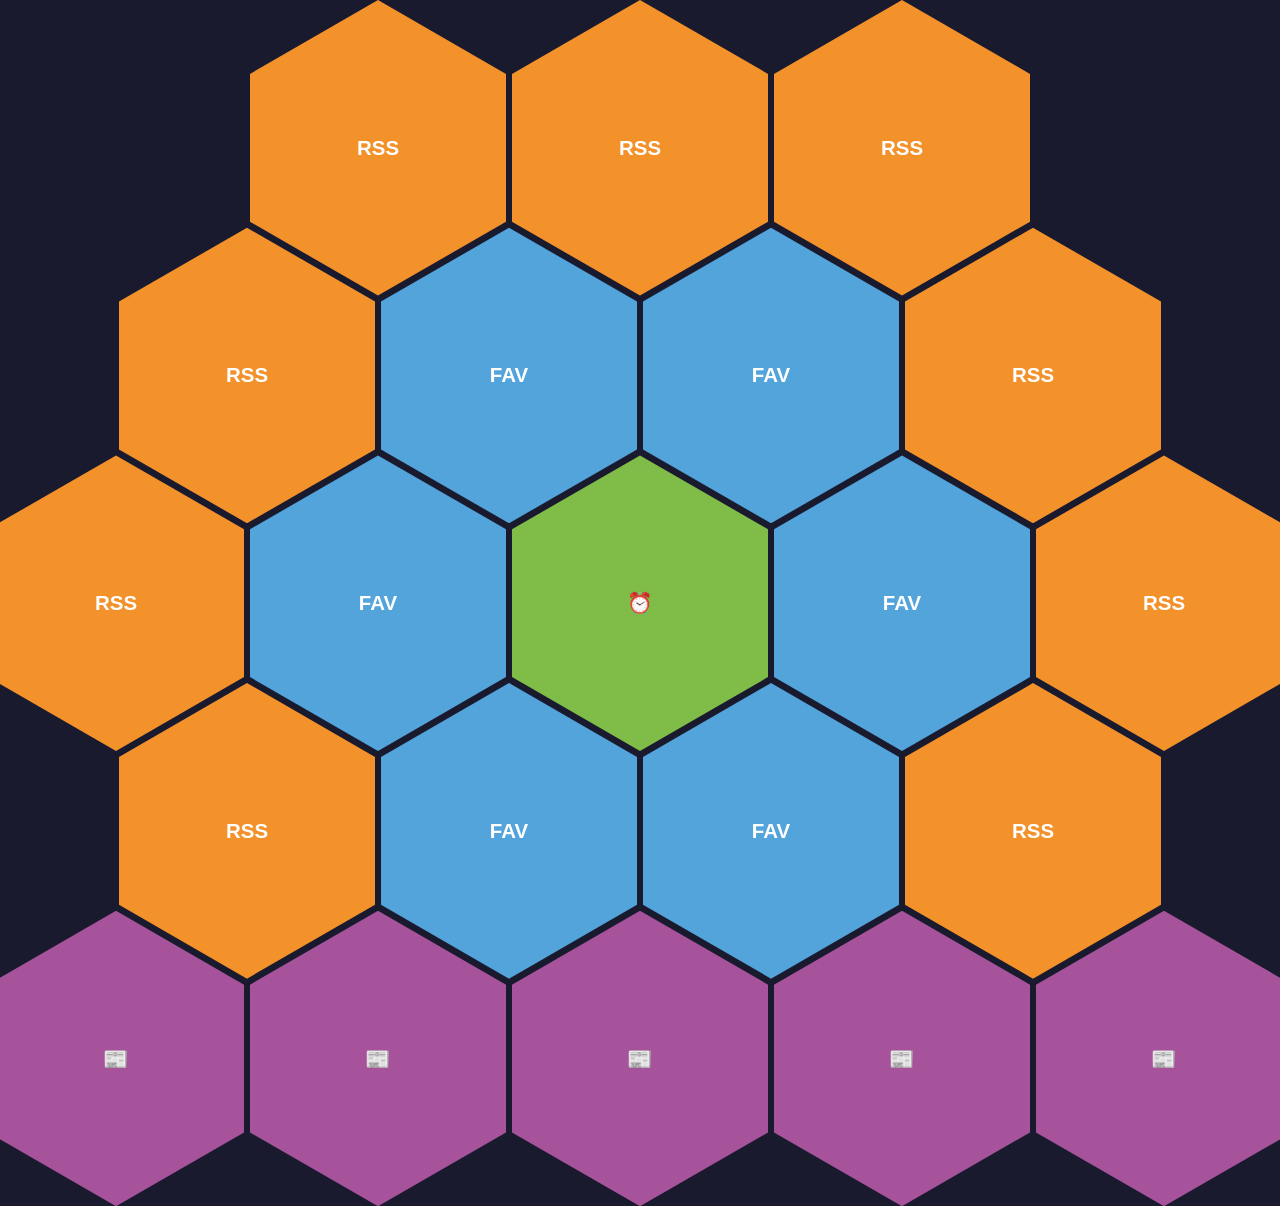
==== dashboard.html @ e50d9fdd "update" ====
<!DOCTYPE html>
<html lang="fr">
<head>
    <meta charset="UTF-8">
    <meta name="viewport" content="width=device-width, initial-scale=1.0">
    <title>Dashboard</title>
    <style>
        :root {
            --s: min(20vw, 350px);
        }

        * { margin: 0; padding: 0; box-sizing: border-box; }

        body {
            background: #1a1a2e;
            display: flex;
            justify-content: center;
            align-items: center;
            min-height: 100vh;
            font-family: Arial, sans-serif;
        }

        .grille {
            display: grid;
            --hex-w: var(--s);
            --hex-h: calc(var(--s) * 1.1547);
            --gap: 6px;
            grid-template-columns: repeat(5, var(--hex-w));
            grid-template-rows: repeat(5, calc(var(--hex-h) * 0.75));
            gap: var(--gap);
            column-gap: var(--gap);
        }

        .hex {
            width: var(--hex-w);
            height: var(--hex-h);
            clip-path: polygon(50% 0%, 100% 25%, 100% 75%, 50% 100%, 0% 75%, 0% 25%);
            display: flex;
            flex-direction: column;
            justify-content: center;
            align-items: center;
            cursor: pointer;
            transition: transform 0.2s, filter 0.2s;
            color: white;
            font-size: calc(var(--s) * 0.08);
            font-weight: bold;
            text-align: center;
            padding: 20%;
        }

        .hex:hover {
            transform: scale(1.05);
            filter: brightness(1.2);
        }

        .rss       { background: #f3912b; }
        .favoris   { background: #53a4db; }
        .horloge   { background: #7fbc48; }
        .chlorofil { background: #a6539b; }

        /* ===== PLACEMENT MANUEL DE CHAQUE HEXAGONE ===== */

        /* Rangée 1 : 3 hexagones centrés sur colonnes 2,3,4 */
        .r1h1 { grid-column: 2; grid-row: 1; }
        .r1h2 { grid-column: 3; grid-row: 1; }
        .r1h3 { grid-column: 4; grid-row: 1; }

        /* Rangée 2 : 4 hexagones, décalés d'un demi */
        .r2h1 { grid-column: 1; grid-row: 2; margin-left: calc(var(--hex-w) * 0.5 + var(--gap) * 0.5); }
        .r2h2 { grid-column: 2; grid-row: 2; margin-left: calc(var(--hex-w) * 0.5 + var(--gap) * 0.5); }
        .r2h3 { grid-column: 3; grid-row: 2; margin-left: calc(var(--hex-w) * 0.5 + var(--gap) * 0.5); }
        .r2h4 { grid-column: 4; grid-row: 2; margin-left: calc(var(--hex-w) * 0.5 + var(--gap) * 0.5); }

        /* Rangée 3 : 5 hexagones */
        .r3h1 { grid-column: 1; grid-row: 3; }
        .r3h2 { grid-column: 2; grid-row: 3; }
        .r3h3 { grid-column: 3; grid-row: 3; }
        .r3h4 { grid-column: 4; grid-row: 3; }
        .r3h5 { grid-column: 5; grid-row: 3; }

        /* Rangée 4 : 4 hexagones, décalés d'un demi */
        .r4h1 { grid-column: 1; grid-row: 4; margin-left: calc(var(--hex-w) * 0.5 + var(--gap) * 0.5); }
        .r4h2 { grid-column: 2; grid-row: 4; margin-left: calc(var(--hex-w) * 0.5 + var(--gap) * 0.5); }
        .r4h3 { grid-column: 3; grid-row: 4; margin-left: calc(var(--hex-w) * 0.5 + var(--gap) * 0.5); }
        .r4h4 { grid-column: 4; grid-row: 4; margin-left: calc(var(--hex-w) * 0.5 + var(--gap) * 0.5); }

        /* Rangée 5 : 5 hexagones */
        .r5h1 { grid-column: 1; grid-row: 5; }
        .r5h2 { grid-column: 2; grid-row: 5; }
        .r5h3 { grid-column: 3; grid-row: 5; }
        .r5h4 { grid-column: 4; grid-row: 5; }
        .r5h5 { grid-column: 5; grid-row: 5; }

        @media (max-width: 1200px) { :root { --s: 140px; } }
        @media (max-width: 900px)  { :root { --s: 110px; } }
        @media (max-width: 600px)  { :root { --s: 80px;  } }
    </style>
</head>
<body>

<div class="grille">

    <!-- Rangée 1 -->
    <div class="hex rss r1h1">RSS</div>
    <div class="hex rss r1h2">RSS</div>
    <div class="hex rss r1h3">RSS</div>

    <!-- Rangée 2 -->
    <div class="hex rss     r2h1">RSS</div>
    <div class="hex favoris r2h2">FAV</div>
    <div class="hex favoris r2h3">FAV</div>
    <div class="hex rss     r2h4">RSS</div>

    <!-- Rangée 3 -->
    <div class="hex rss     r3h1">RSS</div>
    <div class="hex favoris r3h2">FAV</div>
    <div class="hex horloge r3h3">⏰</div>
    <div class="hex favoris r3h4">FAV</div>
    <div class="hex rss     r3h5">RSS</div>

    <!-- Rangée 4 -->
    <div class="hex rss     r4h1">RSS</div>
    <div class="hex favoris r4h2">FAV</div>
    <div class="hex favoris r4h3">FAV</div>
    <div class="hex rss     r4h4">RSS</div>

    <!-- Rangée 5 -->
    <div class="hex chlorofil r5h1">📰</div>
    <div class="hex chlorofil r5h2">📰</div>
    <div class="hex chlorofil r5h3">📰</div>
    <div class="hex chlorofil r5h4">📰</div>
    <div class="hex chlorofil r5h5">📰</div>

</div>

</body>
</html>
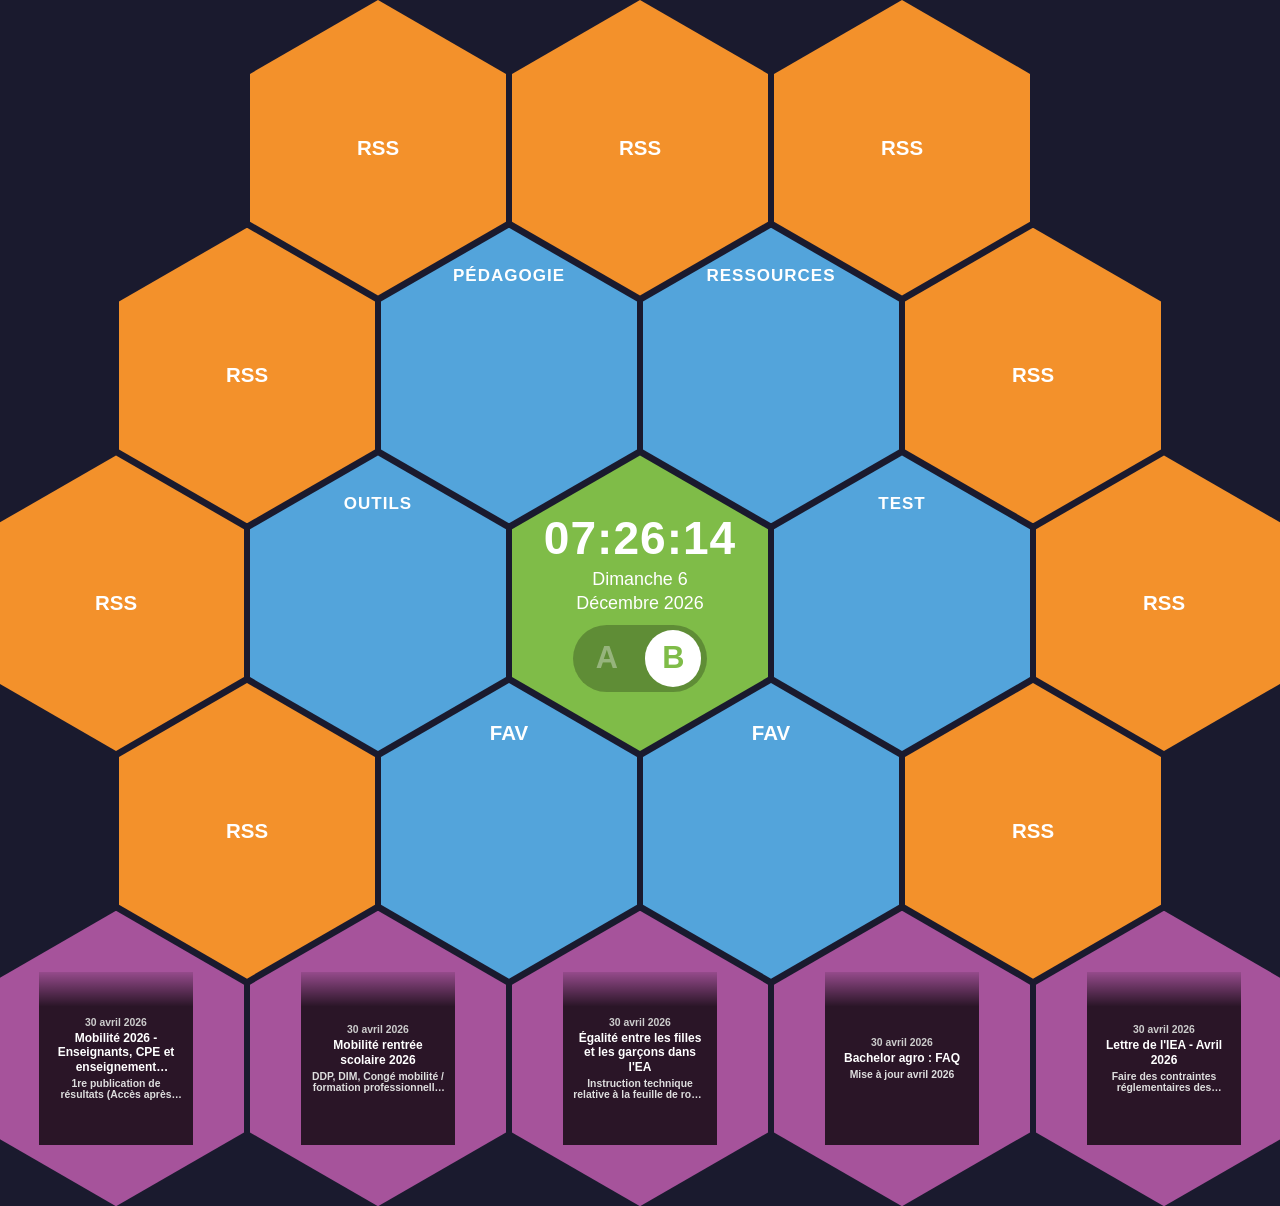
==== commit e24fd95c: "update" ====
--- a/dashboard.html
+++ b/dashboard.html
@@ -58,33 +58,72 @@
         .horloge   { background: #7fbc48; }
         .chlorofil { background: #a6539b; }
 
-        /* ===== PLACEMENT MANUEL DE CHAQUE HEXAGONE ===== */
-
-        /* Rangée 1 : 3 hexagones centrés sur colonnes 2,3,4 */
+        /* ===== HORLOGE ===== */
+        .horloge-heure {
+            font-size: calc(var(--s) * 0.18);
+            font-weight: bold;
+            line-height: 1;
+            letter-spacing: 1px;
+        }
+
+        .horloge-date {
+            font-size: calc(var(--s) * 0.07);
+            font-weight: normal;
+            margin-top: calc(var(--s) * 0.03);
+            line-height: 1.3;
+            text-transform: capitalize;
+        }
+
+        /* ===== TOGGLE SEMAINE A/B ===== */
+        .toggle-semaine {
+            display: flex;
+            gap: calc(var(--s) * 0.04);
+            margin-top: calc(var(--s) * 0.04);
+            background: rgba(0,0,0,0.25);
+            border-radius: 999px;
+            padding: calc(var(--s) * 0.02);
+        }
+
+        .toggle-lettre {
+            font-size: calc(var(--s) * 0.12);
+            font-weight: bold;
+            width:  calc(var(--s) * 0.22);
+            height: calc(var(--s) * 0.22);
+            border-radius: 50%;
+            display: flex;
+            align-items: center;
+            justify-content: center;
+            color: rgba(255,255,255,0.35);
+            background: transparent;
+            transition: background 0.4s, color 0.4s;
+        }
+
+        .toggle-lettre.actif {
+            background: white;
+            color: #7fbc48;
+        }
+
+        /* ===== PLACEMENT ===== */
         .r1h1 { grid-column: 2; grid-row: 1; }
         .r1h2 { grid-column: 3; grid-row: 1; }
         .r1h3 { grid-column: 4; grid-row: 1; }
 
-        /* Rangée 2 : 4 hexagones, décalés d'un demi */
         .r2h1 { grid-column: 1; grid-row: 2; margin-left: calc(var(--hex-w) * 0.5 + var(--gap) * 0.5); }
         .r2h2 { grid-column: 2; grid-row: 2; margin-left: calc(var(--hex-w) * 0.5 + var(--gap) * 0.5); }
         .r2h3 { grid-column: 3; grid-row: 2; margin-left: calc(var(--hex-w) * 0.5 + var(--gap) * 0.5); }
         .r2h4 { grid-column: 4; grid-row: 2; margin-left: calc(var(--hex-w) * 0.5 + var(--gap) * 0.5); }
 
-        /* Rangée 3 : 5 hexagones */
         .r3h1 { grid-column: 1; grid-row: 3; }
         .r3h2 { grid-column: 2; grid-row: 3; }
         .r3h3 { grid-column: 3; grid-row: 3; }
         .r3h4 { grid-column: 4; grid-row: 3; }
         .r3h5 { grid-column: 5; grid-row: 3; }
 
-        /* Rangée 4 : 4 hexagones, décalés d'un demi */
         .r4h1 { grid-column: 1; grid-row: 4; margin-left: calc(var(--hex-w) * 0.5 + var(--gap) * 0.5); }
         .r4h2 { grid-column: 2; grid-row: 4; margin-left: calc(var(--hex-w) * 0.5 + var(--gap) * 0.5); }
         .r4h3 { grid-column: 3; grid-row: 4; margin-left: calc(var(--hex-w) * 0.5 + var(--gap) * 0.5); }
         .r4h4 { grid-column: 4; grid-row: 4; margin-left: calc(var(--hex-w) * 0.5 + var(--gap) * 0.5); }
 
-        /* Rangée 5 : 5 hexagones */
         .r5h1 { grid-column: 1; grid-row: 5; }
         .r5h2 { grid-column: 2; grid-row: 5; }
         .r5h3 { grid-column: 3; grid-row: 5; }
@@ -94,6 +133,98 @@
         @media (max-width: 1200px) { :root { --s: 140px; } }
         @media (max-width: 900px)  { :root { --s: 110px; } }
         @media (max-width: 600px)  { :root { --s: 80px;  } }
+
+        /* === FAVORIS === */
+.hex.favoris {
+  display: flex;
+  flex-direction: column;
+  align-items: center;
+  justify-content: flex-start;  /* était center */
+  padding-top: 15%;              /* pousse le contenu vers le haut de l'hexagone */
+  gap: 4px;
+}
+
+        .fav-nom-groupe {
+          font-size: 0.7rem;
+          font-weight: bold;
+          text-transform: uppercase;
+          letter-spacing: 1px;
+          color: white;
+          text-align: center;
+          margin-bottom: 4px;
+        }
+
+        .fav-grille {
+          display: grid;
+          gap: 6px;
+          justify-items: center;
+          align-items: center;
+          padding: 0 10px;
+        }
+
+        .fav-grille a img {
+          border-radius: 8px;
+          transition: transform 0.2s;
+          object-fit: contain;
+        }
+
+        .fav-grille a:hover img {
+          transform: scale(1.15);
+        }
+
+        /* ===== CONTENU CHLOROFIL ===== */
+    .hex.chlorofil {
+      position: relative;
+      overflow: hidden;
+    }
+
+    .chlorofil-link {
+      display: flex;
+      width: 100%;
+      height: 100%;
+      text-decoration: none;
+    }
+
+    .chlorofil-overlay {
+      display: flex;
+      flex-direction: column;
+      justify-content: center;
+      padding: 10px;
+      width: 100%;
+      height: 90%;
+      background: linear-gradient(to top, rgba(0,0,0,0.75) 80%, rgba(0,0,0,0.1) 100%);
+      box-sizing: border-box;
+      align-self: center;
+    }
+
+    .chlorofil-date {
+  font-size: clamp(0.4rem, 1vw, 0.65rem);
+  color: #ccc;
+  margin: 0 0 3px 0;
+}
+
+.chlorofil-titre {
+  font-size: clamp(0.5rem, 1.2vw, 0.75rem);
+  font-weight: bold;
+  color: white;
+  margin: 0 0 4px 0;
+  line-height: 1.2;
+  display: -webkit-box;
+  -webkit-line-clamp: 3;
+  -webkit-box-orient: vertical;
+  overflow: hidden;
+}
+
+.chlorofil-desc {
+  font-size: clamp(0.4rem, 1vw, 0.65rem);
+  color: #ddd;
+  margin: 0;
+  display: -webkit-box;
+  -webkit-line-clamp: 2;
+  -webkit-box-orient: vertical;
+  overflow: hidden;
+}
+
     </style>
 </head>
 <body>
@@ -114,7 +245,17 @@
     <!-- Rangée 3 -->
     <div class="hex rss     r3h1">RSS</div>
     <div class="hex favoris r3h2">FAV</div>
-    <div class="hex horloge r3h3">⏰</div>
+
+    <!-- Horloge centrale -->
+    <div class="hex horloge r3h3">
+        <div class="horloge-heure" id="heure">00:00:00</div>
+        <div class="horloge-date"  id="date">--</div>
+        <div class="toggle-semaine">
+            <div class="toggle-lettre" id="lettre-a">A</div>
+            <div class="toggle-lettre" id="lettre-b">B</div>
+        </div>
+    </div>
+
     <div class="hex favoris r3h4">FAV</div>
     <div class="hex rss     r3h5">RSS</div>
 
@@ -133,5 +274,153 @@
 
 </div>
 
+<script>
+    // ===== SEMAINE A ou B =====
+    // Règle : la semaine contenant le 1er septembre = semaine A
+    // On alterne ensuite chaque semaine scolaire
+
+    function getLundiDeLaSemaine(date) {
+        const d = new Date(date);
+        const jour = d.getDay() || 7; // lundi=1 ... dimanche=7
+        d.setDate(d.getDate() - jour + 1);
+        d.setHours(0, 0, 0, 0);
+        return d;
+    }
+
+    function getSemaineAB(date) {
+        const annee = date.getFullYear();
+
+        // On cherche le 1er septembre de l'année scolaire en cours
+        // Si on est avant le 1er septembre, l'année scolaire a commencé en septembre de l'année précédente
+        const mois = date.getMonth(); // 0=jan ... 8=sep
+        const anneeScolaire = mois >= 8 ? annee : annee - 1;
+
+        const ref = new Date(anneeScolaire, 8, 1); // 1er septembre
+        const lundiRef = getLundiDeLaSemaine(ref);
+        const lundiAujourdhui = getLundiDeLaSemaine(date);
+
+        // Nombre de semaines écoulées depuis la semaine de référence
+        const diffMs = lundiAujourdhui - lundiRef;
+        const diffSemaines = Math.round(diffMs / (7 * 24 * 60 * 60 * 1000));
+
+        // Semaine 0 = A, semaine 1 = B, semaine 2 = A ...
+        return diffSemaines % 2 === 0 ? 'A' : 'B';
+    }
+
+    function mettreAJour() {
+        const now = new Date();
+
+        // Heure
+        const hh = String(now.getHours()).padStart(2, '0');
+        const mm = String(now.getMinutes()).padStart(2, '0');
+        const ss = String(now.getSeconds()).padStart(2, '0');
+        document.getElementById('heure').textContent = `${hh}:${mm}:${ss}`;
+
+        // Date
+        const options = { weekday: 'long', day: 'numeric', month: 'long', year: 'numeric' };
+        const dateStr = now.toLocaleDateString('fr-FR', options);
+        document.getElementById('date').textContent = dateStr;
+
+        // Semaine A ou B
+        const semaine = getSemaineAB(now);
+        document.getElementById('lettre-a').classList.toggle('actif', semaine === 'A');
+        document.getElementById('lettre-b').classList.toggle('actif', semaine === 'B');
+    }
+
+    mettreAJour();
+    setInterval(mettreAJour, 1000);
+
+    // === CHARGEMENT DES FAVORIS ===
+    async function chargerFavoris() {
+      const response = await fetch('data/favoris.json');
+      const data = await response.json();
+
+      const hexFavoris = document.querySelectorAll('.hex.favoris');
+
+      hexFavoris.forEach((hex, index) => {
+        const zone = data.zones[index];
+        if (!zone) return;
+
+        const nb = zone.favoris.length;
+
+        // Taille de l'hexagone réel
+        const hexWidth = hex.offsetWidth;
+
+        let colonnes;
+        if (nb <= 4) colonnes = 2;
+        else if (nb <= 6) colonnes = 3;
+        else colonnes = 3;
+
+        // Taille calculée selon la largeur disponible
+        const taille = Math.floor((hexWidth * 0.55) / colonnes);
+
+        // Taille de police calculée selon la largeur de l'hexagone
+        const taillePoliceNom = Math.floor(hexWidth * 0.07);
+
+        hex.innerHTML = `
+          <div class="fav-nom-groupe" style="font-size: ${taillePoliceNom}px;">${zone.nom}</div>
+          <div class="fav-grille" style="grid-template-columns: repeat(${colonnes}, ${taille}px);">
+            ${zone.favoris.map(f => `
+              <a href="${f.url}" target="_blank" title="${f.nom}">
+                <img src="${f.icone}" alt="${f.nom}" width="${taille}" height="${taille}">
+              </a>
+            `).join('')}
+          </div>
+        `;
+      });
+    }
+
+    async function chargerChlorofil() {
+      try {
+        const response = await fetch('data/chlorofil.json');
+        const articles = await response.json();
+
+        // Tri par date décroissante
+        articles.sort((a, b) => new Date(b.date) - new Date(a.date));
+
+        const hexChlorofil = document.querySelectorAll('.hex.chlorofil');
+
+        hexChlorofil.forEach((hex, index) => {
+          const article = articles[index];
+          if (!article) return;
+
+          // Formater la date en français
+          const date = new Date(article.date);
+          const dateFormatee = date.toLocaleDateString('fr-FR', {
+            day: '2-digit', month: 'long', year: 'numeric'
+          });
+
+          // Image en fond
+          hex.style.backgroundImage = `url('${article.image}')`;
+          hex.style.backgroundSize = 'cover';
+          hex.style.backgroundPosition = 'center';
+
+          // Contenu
+          hex.innerHTML = `
+            <a href="${article.lien}" target="_blank" class="chlorofil-link">
+              <div class="chlorofil-overlay">
+                <p class="chlorofil-date">${dateFormatee}</p>
+                <p class="chlorofil-titre">${article.titre}</p>
+                <p class="chlorofil-desc">${article.description}</p>
+              </div>
+            </a>
+          `;
+        });
+
+      } catch (error) {
+        console.error('Erreur chargement Chlorofil :', error);
+      }
+    }
+
+    chargerChlorofil();
+
+
+    // Appel initial
+    chargerFavoris();
+    
+    // Recalcul si la fenêtre change de taille
+    window.addEventListener('resize', chargerFavoris);
+</script>
+
 </body>
 </html>
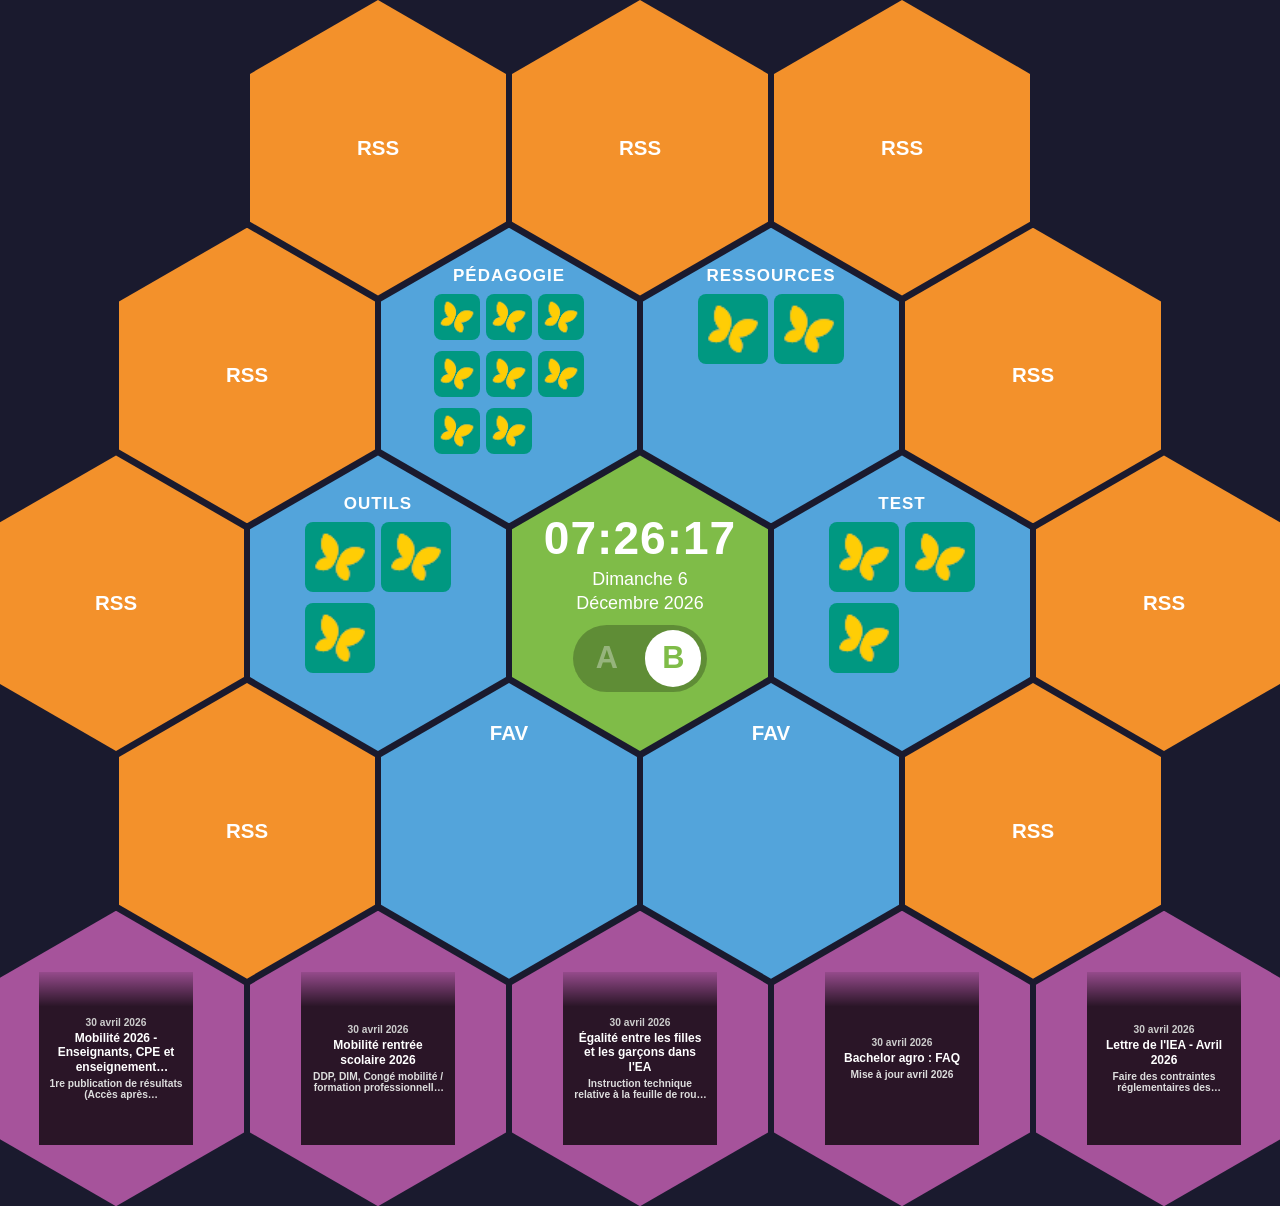
==== commit 8a03ca66: "Update dashboard.html" ====
--- a/dashboard.html
+++ b/dashboard.html
@@ -198,13 +198,13 @@
     }
 
     .chlorofil-date {
-  font-size: clamp(0.4rem, 1vw, 0.65rem);
+  font-size: clamp(0.1rem, 0.8vw, 0.65rem);
   color: #ccc;
   margin: 0 0 3px 0;
 }
 
 .chlorofil-titre {
-  font-size: clamp(0.5rem, 1.2vw, 0.75rem);
+  font-size: clamp(0.2rem, 1vw, 0.75rem);
   font-weight: bold;
   color: white;
   margin: 0 0 4px 0;
@@ -216,7 +216,7 @@
 }
 
 .chlorofil-desc {
-  font-size: clamp(0.4rem, 1vw, 0.65rem);
+  font-size: clamp(0.1rem, 0.8vw, 0.65rem);
   color: #ddd;
   margin: 0;
   display: -webkit-box;
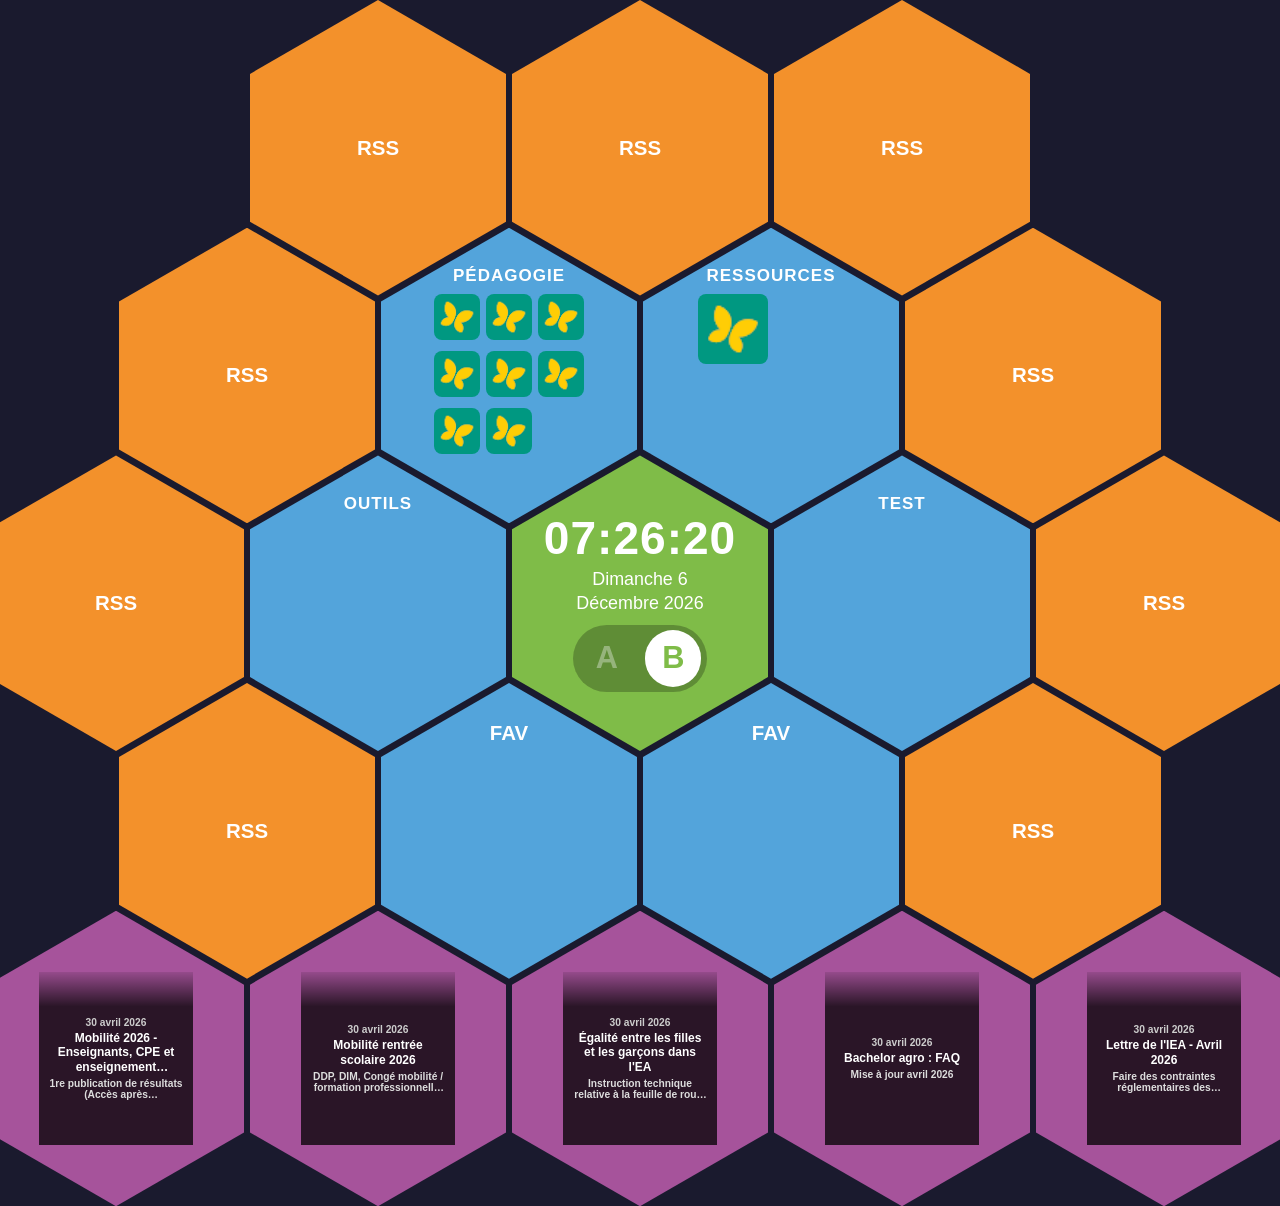
==== commit b8296d38: "Update dashboard.html" ====
--- a/dashboard.html
+++ b/dashboard.html
@@ -6,7 +6,7 @@
     <title>Dashboard</title>
     <style>
         :root {
-            --s: min(20vw, 350px);
+            --s: min(20vw, 340px);
         }
 
         * { margin: 0; padding: 0; box-sizing: border-box; }
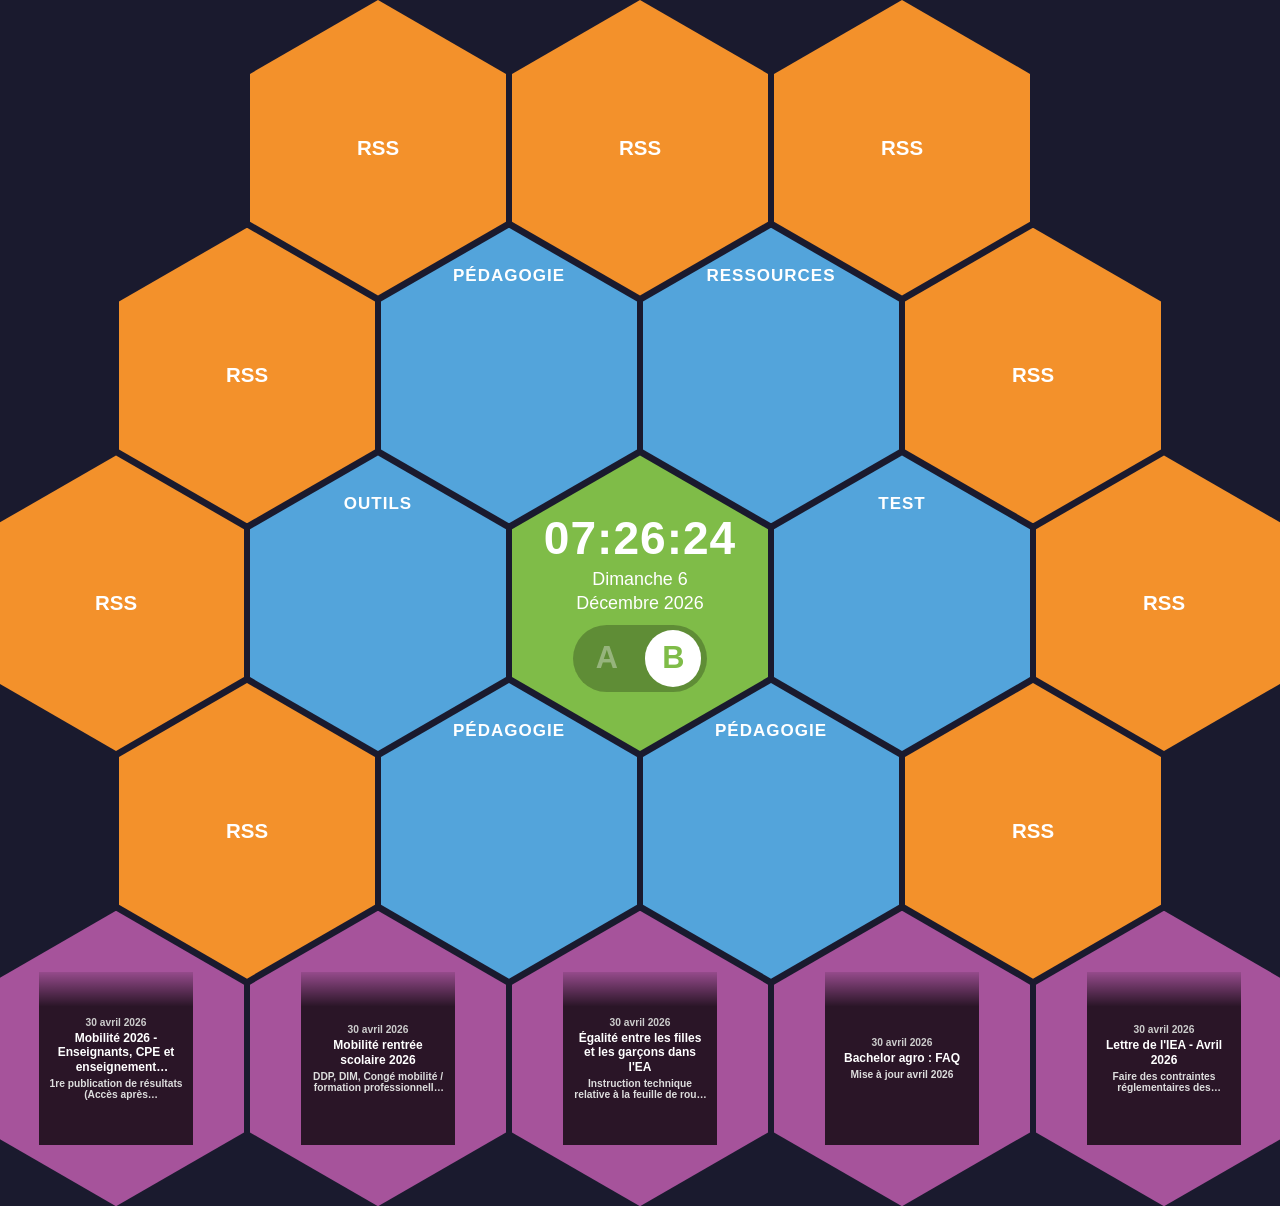
==== commit 5cb2b0dd: "update" ====
--- a/dashboard.html
+++ b/dashboard.html
@@ -198,32 +198,32 @@
     }
 
     .chlorofil-date {
-  font-size: clamp(0.1rem, 0.8vw, 0.65rem);
-  color: #ccc;
-  margin: 0 0 3px 0;
-}
-
-.chlorofil-titre {
-  font-size: clamp(0.2rem, 1vw, 0.75rem);
-  font-weight: bold;
-  color: white;
-  margin: 0 0 4px 0;
-  line-height: 1.2;
-  display: -webkit-box;
-  -webkit-line-clamp: 3;
-  -webkit-box-orient: vertical;
-  overflow: hidden;
-}
-
-.chlorofil-desc {
-  font-size: clamp(0.1rem, 0.8vw, 0.65rem);
-  color: #ddd;
-  margin: 0;
-  display: -webkit-box;
-  -webkit-line-clamp: 2;
-  -webkit-box-orient: vertical;
-  overflow: hidden;
-}
+      font-size: clamp(0.1rem, 0.8vw, 0.65rem);
+      color: #ccc;
+      margin: 0 0 3px 0;
+    }
+
+    .chlorofil-titre {
+      font-size: clamp(0.2rem, 1vw, 0.75rem);
+      font-weight: bold;
+      color: white;
+      margin: 0 0 4px 0;
+      line-height: 1.2;
+      display: -webkit-box;
+      -webkit-line-clamp: 3;
+      -webkit-box-orient: vertical;
+      overflow: hidden;
+    }
+
+    .chlorofil-desc {
+      font-size: clamp(0.1rem, 0.8vw, 0.65rem);
+      color: #ddd;
+      margin: 0;
+      display: -webkit-box;
+      -webkit-line-clamp: 2;
+      -webkit-box-orient: vertical;
+      overflow: hidden;
+    }
 
     </style>
 </head>
@@ -332,6 +332,7 @@
 
     // === CHARGEMENT DES FAVORIS ===
     async function chargerFavoris() {
+        
       const response = await fetch('data/favoris.json');
       const data = await response.json();
 
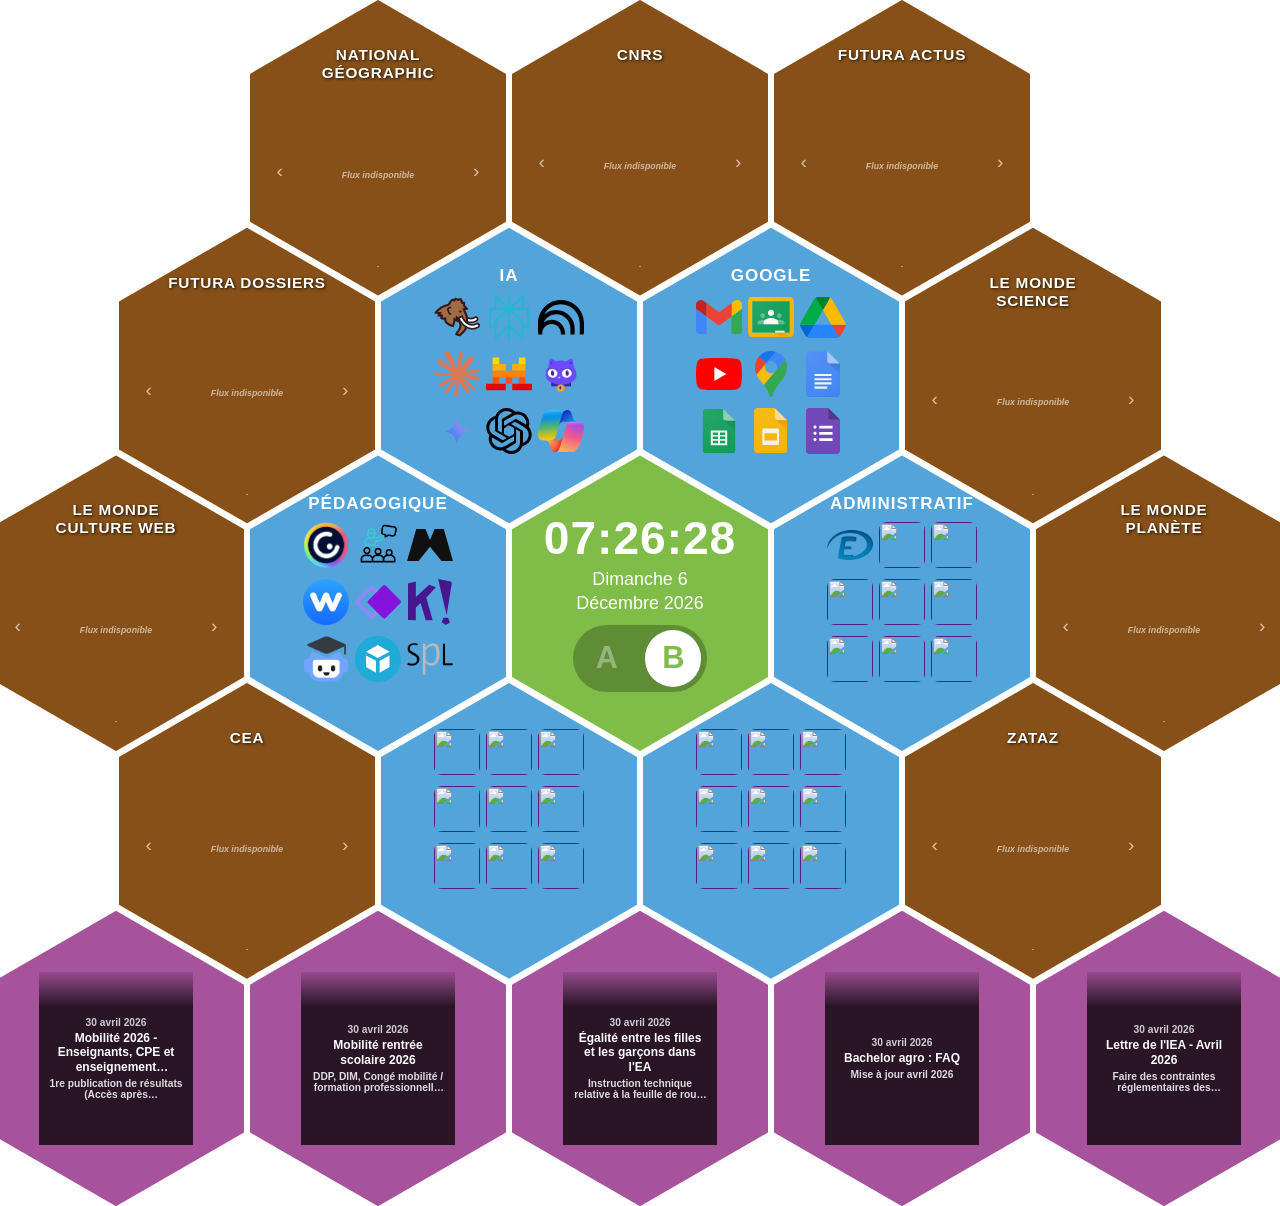
==== commit ee28e736: "update" ====
--- a/dashboard.html
+++ b/dashboard.html
@@ -12,7 +12,7 @@
         * { margin: 0; padding: 0; box-sizing: border-box; }
 
         body {
-            background: #1a1a2e;
+            background: #ffffff;
             display: flex;
             justify-content: center;
             align-items: center;
@@ -135,96 +135,225 @@
         @media (max-width: 600px)  { :root { --s: 80px;  } }
 
         /* === FAVORIS === */
-.hex.favoris {
-  display: flex;
-  flex-direction: column;
-  align-items: center;
-  justify-content: flex-start;  /* était center */
-  padding-top: 15%;              /* pousse le contenu vers le haut de l'hexagone */
-  gap: 4px;
-}
+        .hex.favoris {
+            display: flex;
+            flex-direction: column;
+            align-items: center;
+            justify-content: flex-start;
+            padding-top: 15%;
+            gap: 4px;
+        }
 
         .fav-nom-groupe {
-          font-size: 0.7rem;
-          font-weight: bold;
-          text-transform: uppercase;
-          letter-spacing: 1px;
-          color: white;
-          text-align: center;
-          margin-bottom: 4px;
+            font-size: 0.7rem;
+            font-weight: bold;
+            text-transform: uppercase;
+            letter-spacing: 1px;
+            color: white;
+            text-align: center;
+            margin-bottom: 4px;
         }
 
         .fav-grille {
-          display: grid;
-          gap: 6px;
-          justify-items: center;
-          align-items: center;
-          padding: 0 10px;
+            display: grid;
+            gap: 6px;
+            justify-items: center;
+            align-items: center;
+            padding: 0 10px;
         }
 
         .fav-grille a img {
-          border-radius: 8px;
-          transition: transform 0.2s;
-          object-fit: contain;
+            border-radius: 8px;
+            transition: transform 0.2s;
+            object-fit: contain;
         }
 
         .fav-grille a:hover img {
-          transform: scale(1.15);
+            transform: scale(1.15);
         }
 
         /* ===== CONTENU CHLOROFIL ===== */
-    .hex.chlorofil {
-      position: relative;
-      overflow: hidden;
-    }
-
-    .chlorofil-link {
-      display: flex;
-      width: 100%;
-      height: 100%;
-      text-decoration: none;
-    }
-
-    .chlorofil-overlay {
-      display: flex;
-      flex-direction: column;
-      justify-content: center;
-      padding: 10px;
-      width: 100%;
-      height: 90%;
-      background: linear-gradient(to top, rgba(0,0,0,0.75) 80%, rgba(0,0,0,0.1) 100%);
-      box-sizing: border-box;
-      align-self: center;
-    }
-
-    .chlorofil-date {
-      font-size: clamp(0.1rem, 0.8vw, 0.65rem);
-      color: #ccc;
-      margin: 0 0 3px 0;
-    }
-
-    .chlorofil-titre {
-      font-size: clamp(0.2rem, 1vw, 0.75rem);
-      font-weight: bold;
-      color: white;
-      margin: 0 0 4px 0;
-      line-height: 1.2;
-      display: -webkit-box;
-      -webkit-line-clamp: 3;
-      -webkit-box-orient: vertical;
-      overflow: hidden;
-    }
-
-    .chlorofil-desc {
-      font-size: clamp(0.1rem, 0.8vw, 0.65rem);
-      color: #ddd;
-      margin: 0;
-      display: -webkit-box;
-      -webkit-line-clamp: 2;
-      -webkit-box-orient: vertical;
-      overflow: hidden;
-    }
-
+        .hex.chlorofil {
+            position: relative;
+            overflow: hidden;
+        }
+
+        .chlorofil-link {
+            display: flex;
+            width: 100%;
+            height: 100%;
+            text-decoration: none;
+        }
+
+        .chlorofil-overlay {
+            display: flex;
+            flex-direction: column;
+            justify-content: center;
+            padding: 10px;
+            width: 100%;
+            height: 90%;
+            background: linear-gradient(to top, rgba(0,0,0,0.75) 80%, rgba(0,0,0,0.1) 100%);
+            box-sizing: border-box;
+            align-self: center;
+        }
+
+        .chlorofil-date {
+            font-size: clamp(0.1rem, 0.8vw, 0.65rem);
+            color: #ccc;
+            margin: 0 0 3px 0;
+        }
+
+        .chlorofil-titre {
+            font-size: clamp(0.2rem, 1vw, 0.75rem);
+            font-weight: bold;
+            color: white;
+            margin: 0 0 4px 0;
+            line-height: 1.2;
+            display: -webkit-box;
+            -webkit-line-clamp: 3;
+            -webkit-box-orient: vertical;
+            overflow: hidden;
+        }
+
+        .chlorofil-desc {
+            font-size: clamp(0.1rem, 0.8vw, 0.65rem);
+            color: #ddd;
+            margin: 0;
+            display: -webkit-box;
+            -webkit-line-clamp: 2;
+            -webkit-box-orient: vertical;
+            overflow: hidden;
+        }
+
+        /* ===== RSS ===== */
+        .rss {
+            background: #f3912b;
+            position: relative;
+            overflow: hidden; /* important pour le clip-path */
+        }
+
+        /* Overlay sombre pour lisibilité */
+        .rss::before {
+            content: '';
+            position: absolute;
+            inset: 0;
+            background: rgba(0, 0, 0, 0.45);
+            z-index: 0;
+        }
+
+        /* Le contenu passe au-dessus de l'overlay */
+        .rss > * {
+            position: relative;
+            z-index: 1;
+        }
+
+
+        .hex.rss {
+            display: flex;
+            flex-direction: column;
+            align-items: center;
+            justify-content: flex-start;
+            padding: 18% 10% 10% 10%;
+            gap: 4px;
+            overflow: hidden;
+        }
+
+        .rss-nom {
+            font-size: calc(var(--s) * 0.06);
+            font-weight: bold;
+            color: #ffffff;
+            text-shadow: 1px 1px 3px rgba(0,0,0,0.8);
+            text-align: center;
+            text-transform: uppercase;
+            letter-spacing: 0.05em;
+            width: 80%;
+            white-space: normal;
+            overflow: hidden;
+            display: -webkit-box;
+            -webkit-line-clamp: 2;
+            -webkit-box-orient: vertical;
+            word-break: break-word;
+        }
+
+        .rss-carrousel {
+            display: flex;
+            align-items: center;
+            gap: 2px;
+            width: 100%;
+            flex: 1;
+            min-height: 0;
+        }
+
+        .rss-prev, .rss-next {
+            background: none;
+            border: none;
+            color: #fff3e0;
+            font-size: clamp(0.8rem, 1.5vw, 1.3rem);
+            cursor: pointer;
+            padding: 0 1px;
+            flex-shrink: 0;
+            opacity: 0.7;
+            transition: opacity 0.2s;
+            line-height: 1;
+        }
+
+        .rss-prev:hover, .rss-next:hover {
+            opacity: 1;
+        }
+
+        .rss-articles {
+            flex: 1;
+            overflow: hidden;
+            display: flex;
+            align-items: center;
+            justify-content: center;
+            min-height: 0;
+        }
+
+        .rss-article {
+            display: none;
+            text-align: center;
+            width: 100%;
+        }
+
+        .rss-article.active {
+            display: block;
+        }
+
+        .rss-article a {
+            color: #ffffff;
+            font-size: calc(var(--s) * 0.07);  /* était 0.6rem, maintenant relatif à la taille de l'hexagone */
+            font-weight: bold;
+            text-shadow: 1px 1px 3px rgba(0,0,0,0.8);  /* ombre pour lisibilité sur les images */
+            text-decoration: none;
+            line-height: 1.4;
+            display: -webkit-box;
+            -webkit-line-clamp: 4;
+            -webkit-box-orient: vertical;
+            overflow: hidden;
+            text-align: center;
+        }
+
+
+        .rss-article a:hover {
+            color: #ffe0b2;
+            text-decoration: underline;
+        }
+
+        .rss-compteur {
+            font-size: clamp(0.25rem, 0.6vw, 0.5rem);
+            color: rgba(255,255,255,0.5);
+            text-align: center;
+            flex-shrink: 0;
+            margin-top: 2px;
+        }
+
+        .rss-erreur {
+            font-size: clamp(0.3rem, 0.7vw, 0.55rem);
+            color: rgba(255,255,255,0.6);
+            text-align: center;
+            font-style: italic;
+        }
     </style>
 </head>
 <body>
@@ -232,18 +361,71 @@
 <div class="grille">
 
     <!-- Rangée 1 -->
-    <div class="hex rss r1h1">RSS</div>
-    <div class="hex rss r1h2">RSS</div>
-    <div class="hex rss r1h3">RSS</div>
+    <div class="hex rss r1h1" data-flux-index="0">
+        <div class="rss-nom">…</div>
+        <div class="rss-carrousel">
+            <button class="rss-prev">&#8249;</button>
+            <div class="rss-articles"><div class="rss-article active"><a href="#">Chargement…</a></div></div>
+            <button class="rss-next">&#8250;</button>
+        </div>
+        <div class="rss-compteur">-/-</div>
+    </div>
+
+    <div class="hex rss r1h2" data-flux-index="1">
+        <div class="rss-nom">…</div>
+        <div class="rss-carrousel">
+            <button class="rss-prev">&#8249;</button>
+            <div class="rss-articles"><div class="rss-article active"><a href="#">Chargement…</a></div></div>
+            <button class="rss-next">&#8250;</button>
+        </div>
+        <div class="rss-compteur">-/-</div>
+    </div>
+
+    <div class="hex rss r1h3" data-flux-index="2">
+        <div class="rss-nom">…</div>
+        <div class="rss-carrousel">
+            <button class="rss-prev">&#8249;</button>
+            <div class="rss-articles"><div class="rss-article active"><a href="#">Chargement…</a></div></div>
+            <button class="rss-next">&#8250;</button>
+        </div>
+        <div class="rss-compteur">-/-</div>
+    </div>
 
     <!-- Rangée 2 -->
-    <div class="hex rss     r2h1">RSS</div>
+    <div class="hex rss r2h1" data-flux-index="3">
+        <div class="rss-nom">…</div>
+        <div class="rss-carrousel">
+            <button class="rss-prev">&#8249;</button>
+            <div class="rss-articles"><div class="rss-article active"><a href="#">Chargement…</a></div></div>
+            <button class="rss-next">&#8250;</button>
+        </div>
+        <div class="rss-compteur">-/-</div>
+    </div>
+
     <div class="hex favoris r2h2">FAV</div>
     <div class="hex favoris r2h3">FAV</div>
-    <div class="hex rss     r2h4">RSS</div>
+
+    <div class="hex rss r2h4" data-flux-index="4">
+        <div class="rss-nom">…</div>
+        <div class="rss-carrousel">
+            <button class="rss-prev">&#8249;</button>
+            <div class="rss-articles"><div class="rss-article active"><a href="#">Chargement…</a></div></div>
+            <button class="rss-next">&#8250;</button>
+        </div>
+        <div class="rss-compteur">-/-</div>
+    </div>
 
     <!-- Rangée 3 -->
-    <div class="hex rss     r3h1">RSS</div>
+    <div class="hex rss r3h1" data-flux-index="5">
+        <div class="rss-nom">…</div>
+        <div class="rss-carrousel">
+            <button class="rss-prev">&#8249;</button>
+            <div class="rss-articles"><div class="rss-article active"><a href="#">Chargement…</a></div></div>
+            <button class="rss-next">&#8250;</button>
+        </div>
+        <div class="rss-compteur">-/-</div>
+    </div>
+
     <div class="hex favoris r3h2">FAV</div>
 
     <!-- Horloge centrale -->
@@ -257,13 +439,40 @@
     </div>
 
     <div class="hex favoris r3h4">FAV</div>
-    <div class="hex rss     r3h5">RSS</div>
+
+    <div class="hex rss r3h5" data-flux-index="6">
+        <div class="rss-nom">…</div>
+        <div class="rss-carrousel">
+            <button class="rss-prev">&#8249;</button>
+            <div class="rss-articles"><div class="rss-article active"><a href="#">Chargement…</a></div></div>
+            <button class="rss-next">&#8250;</button>
+        </div>
+        <div class="rss-compteur">-/-</div>
+    </div>
 
     <!-- Rangée 4 -->
-    <div class="hex rss     r4h1">RSS</div>
+    <div class="hex rss r4h1" data-flux-index="7">
+        <div class="rss-nom">…</div>
+        <div class="rss-carrousel">
+            <button class="rss-prev">&#8249;</button>
+            <div class="rss-articles"><div class="rss-article active"><a href="#">Chargement…</a></div></div>
+            <button class="rss-next">&#8250;</button>
+        </div>
+        <div class="rss-compteur">-/-</div>
+    </div>
+
     <div class="hex favoris r4h2">FAV</div>
     <div class="hex favoris r4h3">FAV</div>
-    <div class="hex rss     r4h4">RSS</div>
+
+    <div class="hex rss r4h4" data-flux-index="8">
+        <div class="rss-nom">…</div>
+        <div class="rss-carrousel">
+            <button class="rss-prev">&#8249;</button>
+            <div class="rss-articles"><div class="rss-article active"><a href="#">Chargement…</a></div></div>
+            <button class="rss-next">&#8250;</button>
+        </div>
+        <div class="rss-compteur">-/-</div>
+    </div>
 
     <!-- Rangée 5 -->
     <div class="hex chlorofil r5h1">📰</div>
@@ -276,12 +485,9 @@
 
 <script>
     // ===== SEMAINE A ou B =====
-    // Règle : la semaine contenant le 1er septembre = semaine A
-    // On alterne ensuite chaque semaine scolaire
-
     function getLundiDeLaSemaine(date) {
         const d = new Date(date);
-        const jour = d.getDay() || 7; // lundi=1 ... dimanche=7
+        const jour = d.getDay() || 7;
         d.setDate(d.getDate() - jour + 1);
         d.setHours(0, 0, 0, 0);
         return d;
@@ -289,39 +495,25 @@
 
     function getSemaineAB(date) {
         const annee = date.getFullYear();
-
-        // On cherche le 1er septembre de l'année scolaire en cours
-        // Si on est avant le 1er septembre, l'année scolaire a commencé en septembre de l'année précédente
-        const mois = date.getMonth(); // 0=jan ... 8=sep
+        const mois = date.getMonth();
         const anneeScolaire = mois >= 8 ? annee : annee - 1;
-
-        const ref = new Date(anneeScolaire, 8, 1); // 1er septembre
+        const ref = new Date(anneeScolaire, 8, 1);
         const lundiRef = getLundiDeLaSemaine(ref);
         const lundiAujourdhui = getLundiDeLaSemaine(date);
-
-        // Nombre de semaines écoulées depuis la semaine de référence
         const diffMs = lundiAujourdhui - lundiRef;
         const diffSemaines = Math.round(diffMs / (7 * 24 * 60 * 60 * 1000));
-
-        // Semaine 0 = A, semaine 1 = B, semaine 2 = A ...
         return diffSemaines % 2 === 0 ? 'A' : 'B';
     }
 
     function mettreAJour() {
         const now = new Date();
-
-        // Heure
         const hh = String(now.getHours()).padStart(2, '0');
         const mm = String(now.getMinutes()).padStart(2, '0');
         const ss = String(now.getSeconds()).padStart(2, '0');
         document.getElementById('heure').textContent = `${hh}:${mm}:${ss}`;
-
-        // Date
         const options = { weekday: 'long', day: 'numeric', month: 'long', year: 'numeric' };
         const dateStr = now.toLocaleDateString('fr-FR', options);
         document.getElementById('date').textContent = dateStr;
-
-        // Semaine A ou B
         const semaine = getSemaineAB(now);
         document.getElementById('lettre-a').classList.toggle('actif', semaine === 'A');
         document.getElementById('lettre-b').classList.toggle('actif', semaine === 'B');
@@ -330,96 +522,204 @@
     mettreAJour();
     setInterval(mettreAJour, 1000);
 
-    // === CHARGEMENT DES FAVORIS ===
+    // ===== FAVORIS =====
     async function chargerFavoris() {
-        
-      const response = await fetch('data/favoris.json');
-      const data = await response.json();
-
-      const hexFavoris = document.querySelectorAll('.hex.favoris');
-
-      hexFavoris.forEach((hex, index) => {
-        const zone = data.zones[index];
-        if (!zone) return;
-
-        const nb = zone.favoris.length;
-
-        // Taille de l'hexagone réel
-        const hexWidth = hex.offsetWidth;
-
-        let colonnes;
-        if (nb <= 4) colonnes = 2;
-        else if (nb <= 6) colonnes = 3;
-        else colonnes = 3;
-
-        // Taille calculée selon la largeur disponible
-        const taille = Math.floor((hexWidth * 0.55) / colonnes);
-
-        // Taille de police calculée selon la largeur de l'hexagone
-        const taillePoliceNom = Math.floor(hexWidth * 0.07);
-
-        hex.innerHTML = `
-          <div class="fav-nom-groupe" style="font-size: ${taillePoliceNom}px;">${zone.nom}</div>
-          <div class="fav-grille" style="grid-template-columns: repeat(${colonnes}, ${taille}px);">
-            ${zone.favoris.map(f => `
-              <a href="${f.url}" target="_blank" title="${f.nom}">
-                <img src="${f.icone}" alt="${f.nom}" width="${taille}" height="${taille}">
-              </a>
-            `).join('')}
-          </div>
-        `;
-      });
-    }
-
+        const response = await fetch('data/favoris.json');
+        const data = await response.json();
+        const hexFavoris = document.querySelectorAll('.hex.favoris');
+        hexFavoris.forEach((hex, index) => {
+            const zone = data.zones[index];
+            if (!zone) return;
+            const nb = zone.favoris.length;
+            const hexWidth = hex.offsetWidth;
+            let colonnes;
+            if (nb <= 4) colonnes = 2;
+            else if (nb <= 6) colonnes = 3;
+            else colonnes = 3;
+            const taille = Math.floor((hexWidth * 0.55) / colonnes);
+            const taillePoliceNom = Math.floor(hexWidth * 0.07);
+            hex.innerHTML = `
+              <div class="fav-nom-groupe" style="font-size: ${taillePoliceNom}px;">${zone.nom}</div>
+              <div class="fav-grille" style="grid-template-columns: repeat(${colonnes}, ${taille}px);">
+                ${zone.favoris.map(f => `
+                  <a href="${f.url}" target="_blank" title="${f.nom}">
+                    <img src="${f.icone}" alt="${f.nom}" width="${taille}" height="${taille}">
+                  </a>
+                `).join('')}
+              </div>
+            `;
+        });
+    }
+
+    // ===== CHLOROFIL =====
     async function chargerChlorofil() {
-      try {
-        const response = await fetch('data/chlorofil.json');
-        const articles = await response.json();
-
-        // Tri par date décroissante
-        articles.sort((a, b) => new Date(b.date) - new Date(a.date));
-
-        const hexChlorofil = document.querySelectorAll('.hex.chlorofil');
-
-        hexChlorofil.forEach((hex, index) => {
-          const article = articles[index];
-          if (!article) return;
-
-          // Formater la date en français
-          const date = new Date(article.date);
-          const dateFormatee = date.toLocaleDateString('fr-FR', {
-            day: '2-digit', month: 'long', year: 'numeric'
-          });
-
-          // Image en fond
-          hex.style.backgroundImage = `url('${article.image}')`;
-          hex.style.backgroundSize = 'cover';
-          hex.style.backgroundPosition = 'center';
-
-          // Contenu
-          hex.innerHTML = `
-            <a href="${article.lien}" target="_blank" class="chlorofil-link">
-              <div class="chlorofil-overlay">
-                <p class="chlorofil-date">${dateFormatee}</p>
-                <p class="chlorofil-titre">${article.titre}</p>
-                <p class="chlorofil-desc">${article.description}</p>
-              </div>
-            </a>
-          `;
+        try {
+            const response = await fetch('data/chlorofil.json');
+            const articles = await response.json();
+            articles.sort((a, b) => new Date(b.date) - new Date(a.date));
+            const hexChlorofil = document.querySelectorAll('.hex.chlorofil');
+            hexChlorofil.forEach((hex, index) => {
+                const article = articles[index];
+                if (!article) return;
+                const date = new Date(article.date);
+                const dateFormatee = date.toLocaleDateString('fr-FR', {
+                    day: '2-digit', month: 'long', year: 'numeric'
+                });
+                hex.style.backgroundImage = `url('${article.image}')`;
+                hex.style.backgroundSize = 'cover';
+                hex.style.backgroundPosition = 'center';
+                hex.innerHTML = `
+                  <a href="${article.lien}" target="_blank" class="chlorofil-link">
+                    <div class="chlorofil-overlay">
+                      <p class="chlorofil-date">${dateFormatee}</p>
+                      <p class="chlorofil-titre">${article.titre}</p>
+                      <p class="chlorofil-desc">${article.description}</p>
+                    </div>
+                  </a>
+                `;
+            });
+        } catch (error) {
+            console.error('Erreur chargement Chlorofil :', error);
+        }
+    }
+
+    // ===== RSS =====
+
+    async function chargerFluxRSS(hexElement, fluxUrl, fluxNom) {
+    const nomEl = hexElement.querySelector('.rss-nom');
+    if (nomEl) nomEl.textContent = fluxNom;
+
+    const articlesContainer = hexElement.querySelector('.rss-articles');
+    const compteur = hexElement.querySelector('.rss-compteur');
+
+    try {
+        const proxyUrl = 'https://corsproxy.io/?' + encodeURIComponent(fluxUrl);
+        const response = await fetch(proxyUrl);
+        const texte = await response.text();
+
+        const parser = new DOMParser();
+        const xml = parser.parseFromString(texte, 'text/xml');
+        const items = Array.from(xml.querySelectorAll('item')).slice(0, 6);
+
+        if (items.length === 0) {
+            articlesContainer.innerHTML = '<div class="rss-article active"><span class="rss-erreur">Aucun article</span></div>';
+            if (compteur) compteur.textContent = '0 / 0';
+            return;
+        }
+
+        const articles = items.map(item => {
+            // Cherche l'image dans plusieurs endroits possibles
+            let image = null;
+
+            const mediaContent = item.querySelector('content');
+            const mediaThumbnail = item.querySelector('thumbnail');
+            const enclosure = item.querySelector('enclosure');
+
+            if (mediaThumbnail?.getAttribute('url')) {
+                image = mediaThumbnail.getAttribute('url');
+            } else if (mediaContent?.getAttribute('url')) {
+                image = mediaContent.getAttribute('url');
+            } else if (enclosure?.getAttribute('url') && enclosure.getAttribute('type')?.startsWith('image')) {
+                image = enclosure.getAttribute('url');
+            }
+
+            return {
+                titre: item.querySelector('title')?.textContent?.trim() || 'Sans titre',
+                lien:  item.querySelector('link')?.textContent?.trim() || '#',
+                image: image
+            };
         });
 
-      } catch (error) {
-        console.error('Erreur chargement Chlorofil :', error);
-      }
-    }
-
-    chargerChlorofil();
-
-
-    // Appel initial
-    chargerFavoris();
-    
-    // Recalcul si la fenêtre change de taille
+        initCarrousel(hexElement, articles);
+
+    } catch (error) {
+        console.warn(`Erreur RSS (${fluxNom}):`, error);
+        articlesContainer.innerHTML = '<div class="rss-article active"><span class="rss-erreur">Flux indisponible</span></div>';
+        if (compteur) compteur.textContent = '-';
+    }
+}
+
+function initCarrousel(hexElement, articles) {
+    const articlesContainer = hexElement.querySelector('.rss-articles');
+    const compteur = hexElement.querySelector('.rss-compteur');
+    let current = 0;
+    let timer = null;
+
+    // Injection des articles
+    articlesContainer.innerHTML = '';
+    articles.forEach((art, i) => {
+        const div = document.createElement('div');
+        div.className = 'rss-article' + (i === 0 ? ' active' : '');
+        div.innerHTML = `<a href="${art.lien}" target="_blank">${art.titre}</a>`;
+        if (art.image) div.dataset.image = art.image;
+        articlesContainer.appendChild(div);
+    });
+
+    const tous = articlesContainer.querySelectorAll('.rss-article');
+
+    function afficher(index) {
+        tous.forEach(a => a.classList.remove('active'));
+        tous[index].classList.add('active');
+        current = index;
+        if (compteur) compteur.textContent = `${current + 1} / ${tous.length}`;
+
+        // Changement du fond de l'hexagone
+        const img = tous[index].dataset.image;
+        if (img) {
+            hexElement.style.backgroundImage = `url('${img}')`;
+            hexElement.style.backgroundSize = 'cover';
+            hexElement.style.backgroundPosition = 'center';
+        } else {
+            hexElement.style.backgroundImage = '';
+        }
+    }
+
+    function suivant() { afficher((current + 1) % tous.length); }
+    function precedent() { afficher((current - 1 + tous.length) % tous.length); }
+
+    function demarrerAuto() {
+        stopperAuto();
+        timer = setInterval(suivant, 5000);
+    }
+    function stopperAuto() {
+        if (timer) clearInterval(timer);
+    }
+
+    hexElement.querySelector('.rss-prev').addEventListener('click', () => { precedent(); demarrerAuto(); });
+    hexElement.querySelector('.rss-next').addEventListener('click', () => { suivant(); demarrerAuto(); });
+    hexElement.addEventListener('mouseenter', stopperAuto);
+    hexElement.addEventListener('mouseleave', demarrerAuto);
+
+    afficher(0);
+    demarrerAuto();
+}
+
+
+    async function chargerTousLesFlux() {
+        try {
+            const response = await fetch('data/flux-rss.json');
+            const data = await response.json();
+
+            data.flux.forEach((flux, index) => {
+                if (!flux.url) return;
+                const hexElement = document.querySelector(`.hex.rss[data-flux-index="${index}"]`);
+                if (hexElement) {
+                    chargerFluxRSS(hexElement, flux.url, flux.nom);
+                }
+            });
+
+        } catch (error) {
+            console.error('Erreur chargement flux-rss.json :', error);
+        }
+    }
+
+    // ===== LANCEMENT =====
+    document.addEventListener('DOMContentLoaded', () => {
+        chargerFavoris();
+        chargerChlorofil();
+        chargerTousLesFlux();
+    });
+
     window.addEventListener('resize', chargerFavoris);
 </script>
 
